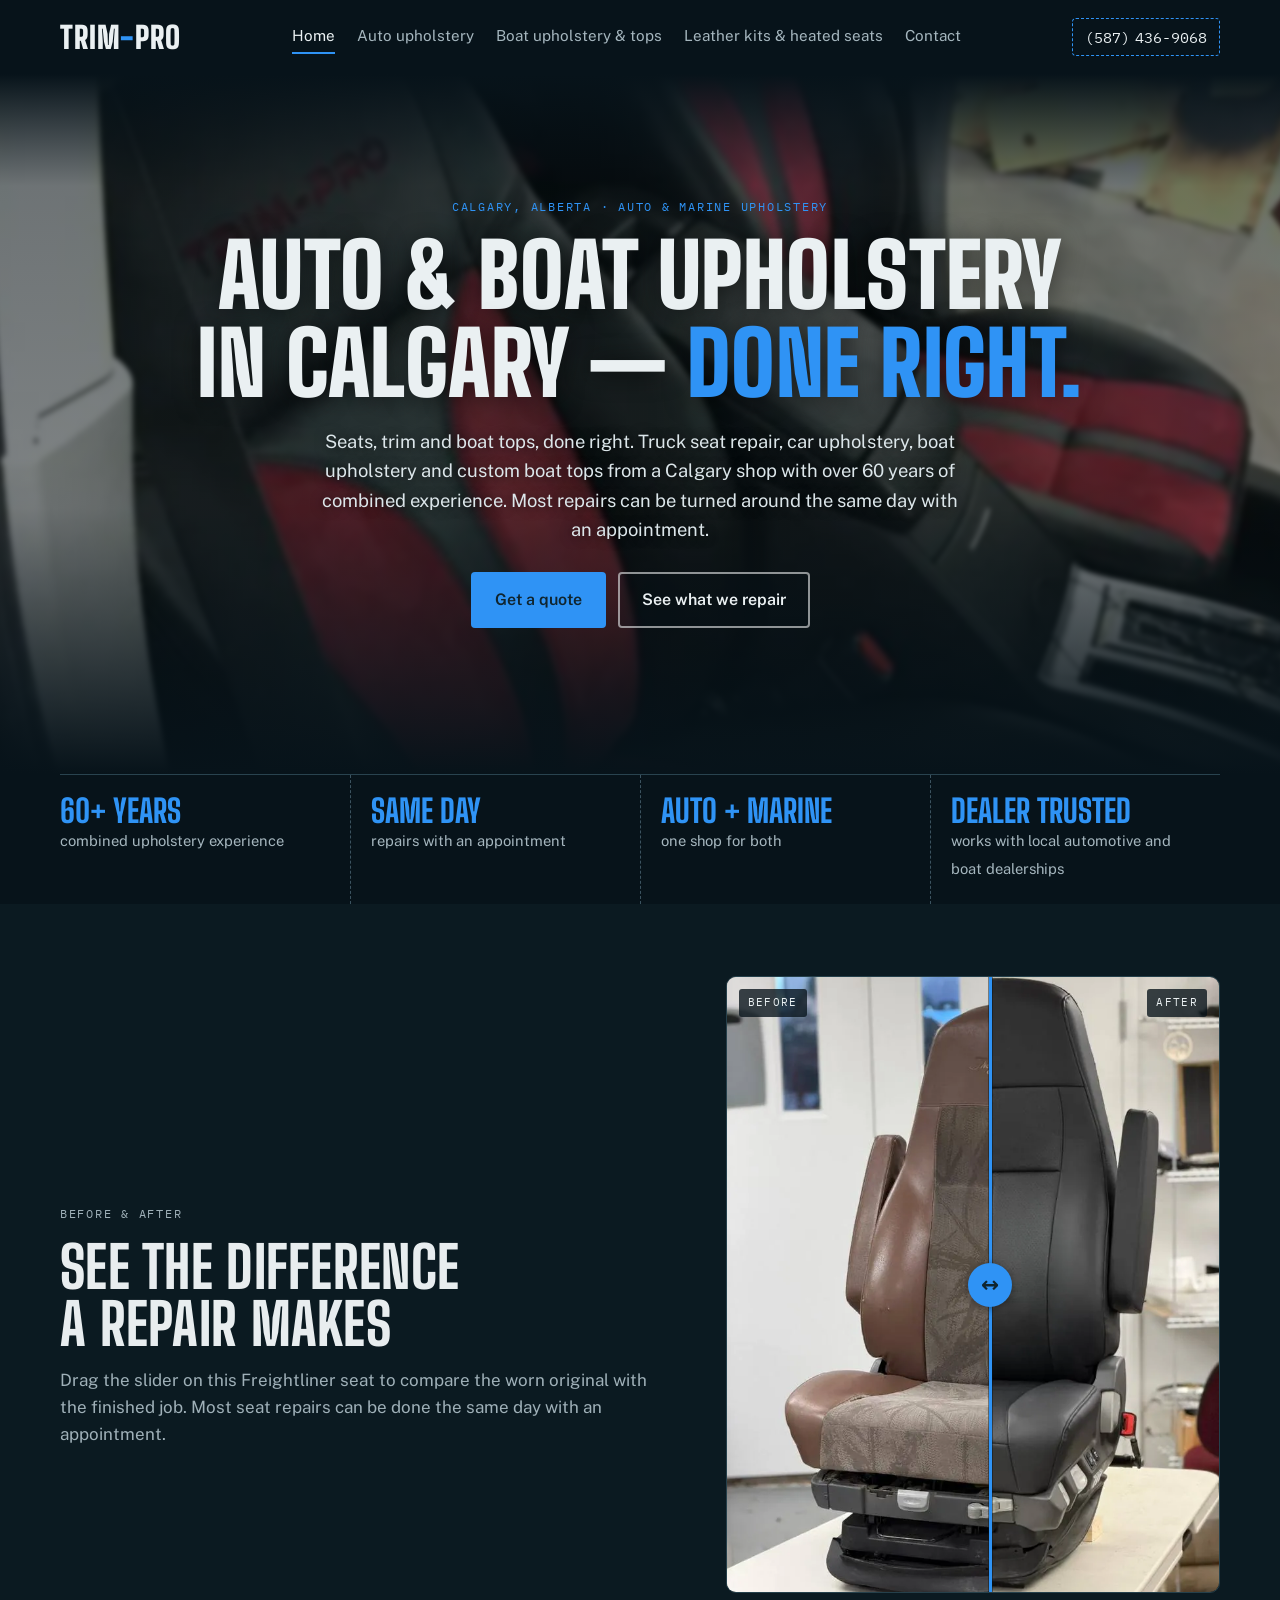
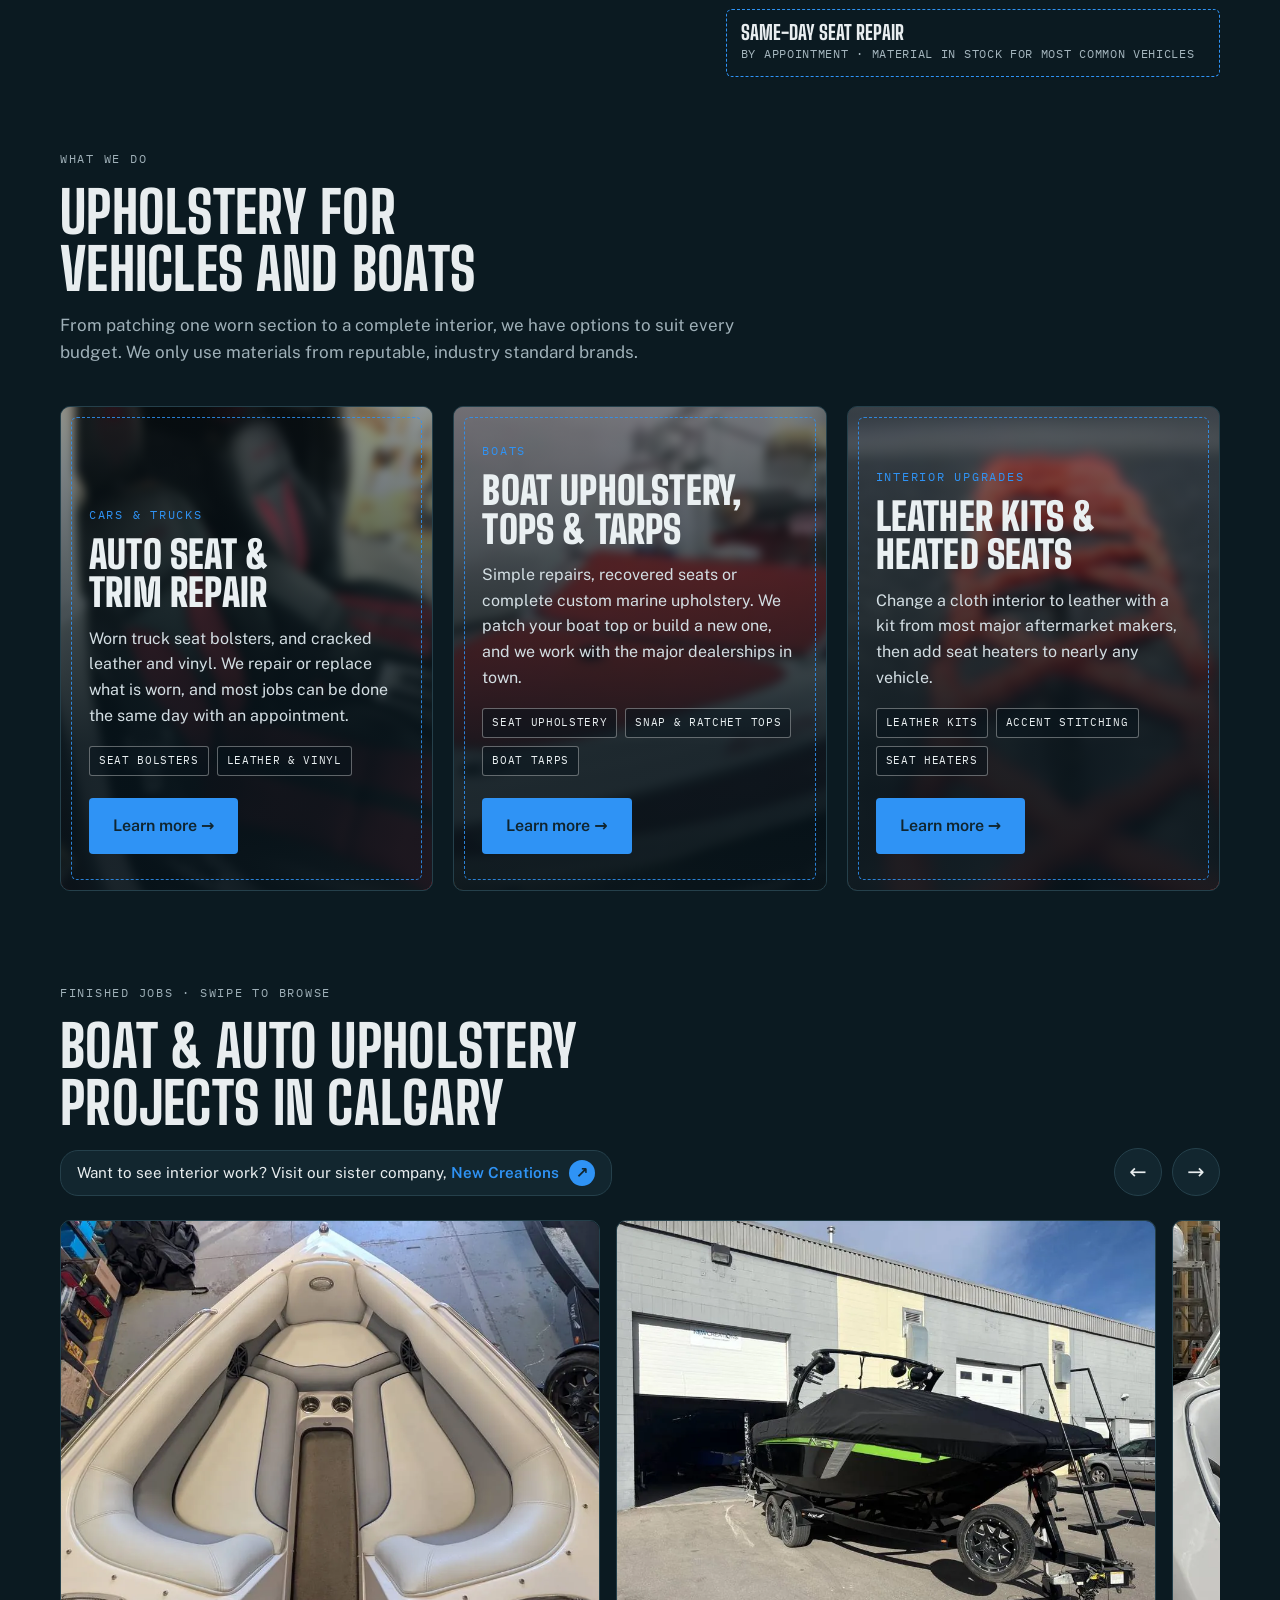
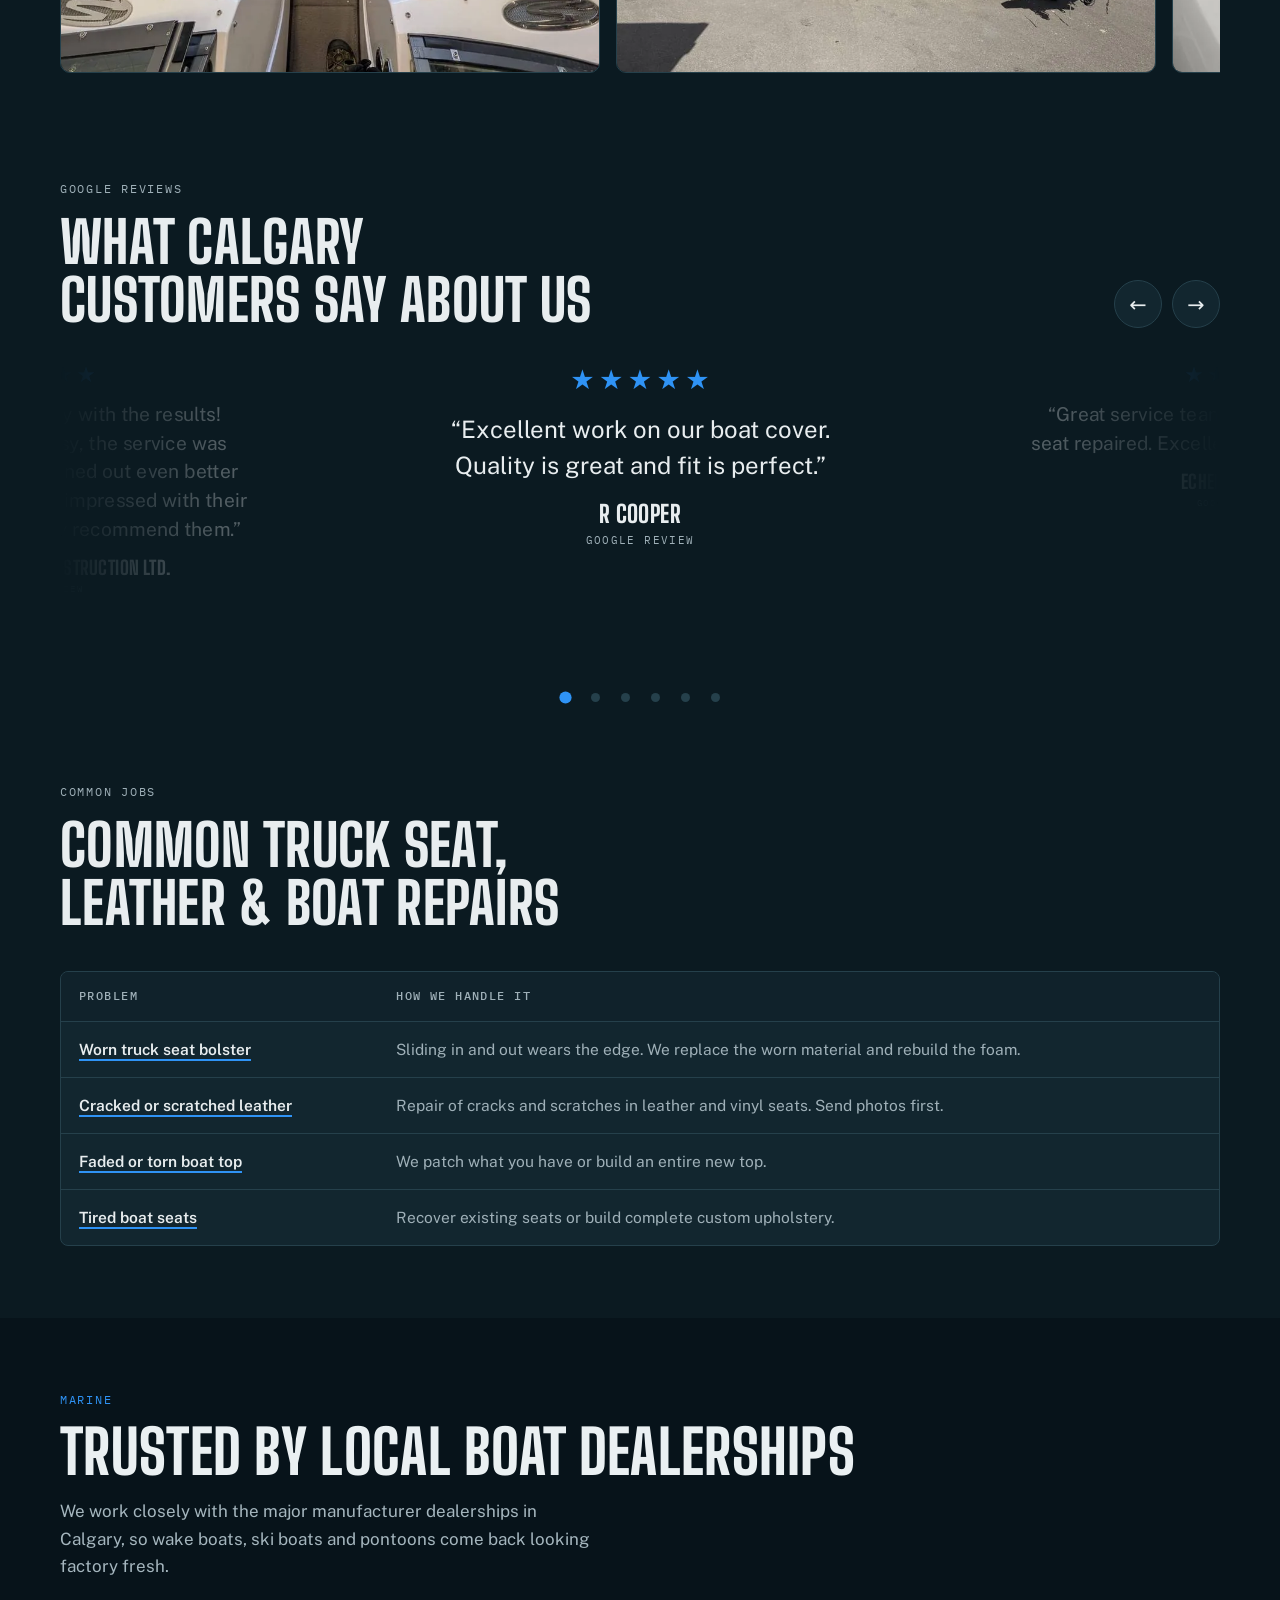
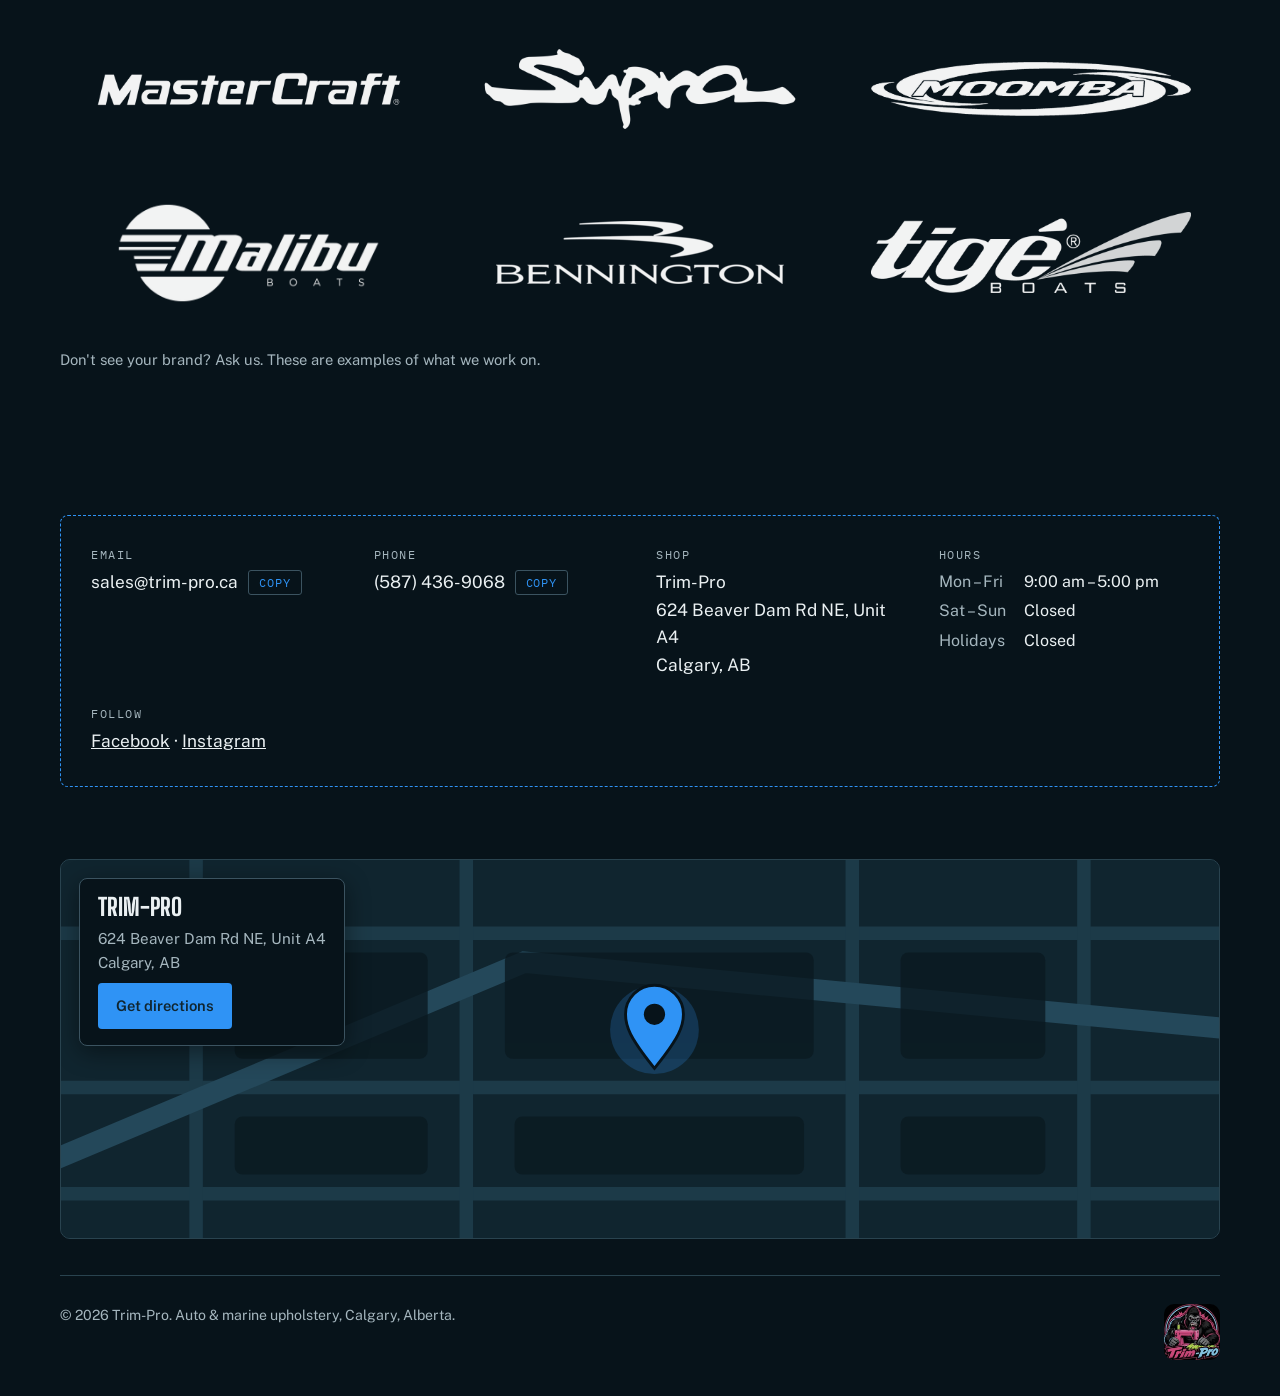
==== index.html @ 16e5b98b "Add files via upload" ====
<!doctype html>
<html lang="en-CA">
<head>
<meta charset="utf-8">
<meta name="viewport" content="width=device-width, initial-scale=1, viewport-fit=cover">
<title>Calgary Auto &amp; Boat Upholstery | Seat Repair | Trim-Pro</title>
<meta name="color-scheme" content="dark">
<meta name="theme-color" content="#0B1A21">
<meta name="description" content="Auto upholstery, truck seat repair, boat upholstery &amp; boat tops in Calgary. Same-day repairs by appointment. Call (587) 436-9068.">
<link rel="canonical" href="https://www.trim-pro.ca/">
<link rel="icon" type="image/png" sizes="64x64" href="images/favicon-64.png">
<link rel="apple-touch-icon" href="images/apple-touch-icon.png">
<meta property="og:title" content="Calgary Auto &amp; Boat Upholstery | Seat Repair | Trim-Pro">
<meta property="og:description" content="Auto upholstery, truck seat repair, boat upholstery &amp; boat tops in Calgary. Same-day repairs by appointment. Call (587) 436-9068.">
<meta property="og:type" content="website">
<meta property="og:url" content="https://www.trim-pro.ca/">
<meta property="og:locale" content="en_CA">
<meta property="og:site_name" content="Trim-Pro">
<meta property="og:image" content="https://www.trim-pro.ca/images/og-share.jpg">
<meta property="og:image:width" content="1200">
<meta property="og:image:height" content="630">
<meta property="og:image:alt" content="Trim-Pro: auto and boat upholstery in Calgary, Alberta">
<meta name="twitter:card" content="summary_large_image">
<meta name="twitter:title" content="Calgary Auto &amp; Boat Upholstery | Seat Repair | Trim-Pro">
<meta name="twitter:description" content="Auto upholstery, truck seat repair, boat upholstery &amp; boat tops in Calgary. Same-day repairs by appointment. Call (587) 436-9068.">
<meta name="twitter:image" content="https://www.trim-pro.ca/images/og-share.jpg">
<link rel="preconnect" href="https://fonts.googleapis.com">
<link rel="preconnect" href="https://fonts.gstatic.com" crossorigin>
<link rel="preload" as="image" href="images/custom-black-red-leather-suede-auto-seats-calgary.webp" fetchpriority="high">
<link rel="stylesheet" href="https://fonts.googleapis.com/css2?family=Big+Shoulders+Display:wght@700;800;900&family=IBM+Plex+Mono:wght@500&family=Public+Sans:wght@400;500;600&display=swap">
<script type="application/ld+json">{
  "@context": "https://schema.org",
  "@type": "AutomotiveBusiness",
  "name": "Trim-Pro",
  "description": "Auto upholstery, seat and trim repair, marine upholstery, boat tops and boat tarps in Calgary, Alberta.",
  "url": "https://www.trim-pro.ca/",
  "telephone": "+1-587-436-9068",
  "email": "sales@trim-pro.ca",
  "address": {
    "@type": "PostalAddress",
    "streetAddress": "624 Beaver Dam Rd NE Unit A4",
    "addressLocality": "Calgary",
    "addressRegion": "AB",
    "addressCountry": "CA"
  },
  "areaServed": {
    "@type": "City",
    "name": "Calgary"
  },
  "openingHoursSpecification": [
    {
      "@type": "OpeningHoursSpecification",
      "dayOfWeek": [
        "Monday",
        "Tuesday",
        "Wednesday",
        "Thursday",
        "Friday"
      ],
      "opens": "09:00",
      "closes": "17:00"
    }
  ],
  "sameAs": [
    "https://www.facebook.com/156056304554778",
    "https://www.instagram.com/trim_pro"
  ],
  "knowsAbout": [
    "Auto upholstery",
    "Truck seat repair",
    "Seat bolster repair",
    "Leather seat repair",
    "Vinyl repair",
    "Boat upholstery",
    "Boat tops",
    "Boat tarps",
    "Leather kits",
    "Heated seats"
  ],
  "@id": "https://www.trim-pro.ca/#business",
  "image": [
    "https://www.trim-pro.ca/images/og-share.jpg",
    "https://www.trim-pro.ca/images/custom-black-red-leather-suede-auto-seats-calgary.webp"
  ],
  "logo": "https://www.trim-pro.ca/images/trim-pro-gorilla-mascot.webp",
  "hasMap": "https://www.google.com/maps/search/?api=1&query=624+Beaver+Dam+Rd+NE+Unit+A4,+Calgary,+AB"
}</script>
<script type="application/ld+json">
{
  "@context": "https://schema.org",
  "@type": "FAQPage",
  "mainEntity": [
    {"@type":"Question","name":"Can you repair a worn truck seat in Calgary?","acceptedAnswer":{"@type":"Answer","text":"Yes. Worn bolsters from sliding in and out of the truck are our most common repair. We replace the worn material and rebuild the foam."}},
    {"@type":"Question","name":"Do you offer same-day seat repair?","acceptedAnswer":{"@type":"Answer","text":"We typically stock material for most common vehicles and can often return your vehicle the same day with an appointment."}},
    {"@type":"Question","name":"Can you fix cracked or scratched leather and vinyl?","acceptedAnswer":{"@type":"Answer","text":"We repair cracks and scratches in vinyl and leather. Email photos to sales@trim-pro.ca and we will tell you whether it can be fixed."}},
    {"@type":"Question","name":"Do you make new boat tops?","acceptedAnswer":{"@type":"Answer","text":"Yes. We patch existing boat tops or build an entirely new top, including snap and ratchet styles."}},
    {"@type":"Question","name":"Which boat brands do you work on?","acceptedAnswer":{"@type":"Answer","text":"We work closely with major manufacturer dealerships in Calgary and handle brands such as Mastercraft, Supra, Moomba, Malibu, Bennington and Tige."}},
    {"@type":"Question","name":"How do I get a quote?","acceptedAnswer":{"@type":"Answer","text":"Email photos and details of the job to sales@trim-pro.ca, or call (587) 436-9068 during business hours."}}
  ]
}
</script>
<link rel="stylesheet" href="styles.css">
</head>
<body>
<a class="skip" href="#main">Skip to main content</a>

<div class="band ink"><div class="wrap">
<header class="top">
  <a class="brand" href="/" aria-label="Trim-Pro home">Trim<span>-</span>Pro</a>
  <nav class="nav" aria-label="Main">
    <a href="/" aria-current="page">Home</a>
    <a href="auto-seat-trim-repair.html">Auto upholstery</a>
    <a href="marine-upholstery-tops.html">Boat upholstery &amp; tops</a>
    <a href="leather-kits-seat-heaters.html">Leather kits &amp; heated seats</a>
    <a href="#contact">Contact</a>
  </nav>
  <a class="phone" href="tel:+15874369068">(587) 436-9068</a>
</header></div></div>
<main id="main">
<div class="band ink">
  <div class="stage" id="top">
    <img class="sea" src="images/custom-black-red-leather-suede-auto-seats-calgary.webp" alt="" width="750" height="1000" fetchpriority="high" decoding="async">
    <div class="hero-c">
      <p class="eyebrow">Calgary, Alberta &middot; Auto &amp; marine upholstery</p>
      <h1>Auto &amp; Boat Upholstery in Calgary &mdash; <em>done right.</em></h1>
      <p class="lede">Seats, trim and boat tops, done right. Truck seat repair, car upholstery, boat upholstery and custom boat tops from a Calgary shop with over 60 years of combined experience. Most repairs can be turned around the same day with an appointment.</p>
      <div class="cta">
        <a class="btn primary" href="https://clienthub.getjobber.com/hubs/6851d78e-da60-4e8f-adf5-7efb08388598/public/requests/1480442/new?source=social_media" target="_blank" rel="noopener noreferrer">Get a quote</a>
        <a class="btn ghost" href="#services">See what we repair</a>
      </div>
    </div>
  </div>
  <div class="wrap">
    <div class="facts">
      <div class="fact"><b>60+ years</b><span>combined upholstery experience</span></div>
      <div class="fact"><b>Same day</b><span>repairs with an appointment</span></div>
      <div class="fact"><b>Auto + marine</b><span>one shop for both</span></div>
      <div class="fact"><b>Dealer trusted</b><span>works with local automotive and boat dealerships</span></div>
    </div>
  </div>
</div>
<div class="wrap">
  <section aria-labelledby="ba-h" style="padding-bottom:0">
    <div class="splitrow">
      <div class="head"><p class="eyebrow">Before &amp; after</p><h2 id="ba-h">See the difference a repair makes</h2><p>Drag the slider on this Freightliner seat to compare the worn original with the finished job. Most seat repairs can be done the same day with an appointment.</p></div>
      <figure class="ba-card hero-card"><div class="ba port hero-ba" data-ba><img class="after" src="images/freightliner-truck-seat-new-black-upholstery-after.webp" alt="After: Freightliner truck seat in new black upholstery" width="750" height="1000" loading="lazy" decoding="async"><img class="before" src="images/freightliner-truck-seat-worn-brown-vinyl-patterned-fabric-before.webp" alt="Before: Freightliner truck seat in worn brown vinyl and patterned fabric" width="750" height="1000" loading="lazy" decoding="async"><span class="ba-tag l">Before</span><span class="ba-tag r">After</span><div class="ba-handle" role="slider" tabindex="0" aria-label="Drag to compare before and after: Freightliner truck seat" aria-valuemin="0" aria-valuemax="100" aria-valuenow="50"></div></div><p class="sameday"><b>Same-day seat repair</b><span>By appointment &middot; material in stock for most common vehicles</span></p></figure>
    </div>
  </section>

  <section id="services" aria-labelledby="svc-h">
    <div class="head">
      <p class="eyebrow">What we do</p>
      <h2 id="svc-h">Upholstery for vehicles and boats</h2>
      <p>From patching one worn section to a complete interior, we have options to suit every budget. We only use materials from reputable, industry standard brands.</p>
    </div>
    <div class="tgrid">
<article class="tcard">
  <div class="tile-bg bg-auto" aria-hidden="true"></div>
  <p class="eyebrow">Cars &amp; trucks</p>
  <h3>Auto seat &amp; trim repair</h3>
  <p class="tp">Worn truck seat bolsters, and cracked leather and vinyl. We repair or replace what is worn, and most jobs can be done the same day with an appointment.</p>
  <ul class="chips" aria-label="Services"><li>Seat bolsters</li><li>Leather &amp; vinyl</li></ul>
  <div class="cta"><a class="btn primary more" href="auto-seat-trim-repair.html">Learn more &rarr;</a></div>
</article>
<article class="tcard">
  <div class="tile-bg bg-marine" aria-hidden="true"></div>
  <p class="eyebrow">Boats</p>
  <h3>Boat upholstery, tops &amp; tarps</h3>
  <p class="tp">Simple repairs, recovered seats or complete custom marine upholstery. We patch your boat top or build a new one, and we work with the major dealerships in town.</p>
  <ul class="chips" aria-label="Services"><li>Seat upholstery</li><li>Snap &amp; ratchet tops</li><li>Boat tarps</li></ul>
  <div class="cta"><a class="btn primary more" href="marine-upholstery-tops.html">Learn more &rarr;</a></div>
</article>
<article class="tcard">
  <div class="tile-bg bg-leather" aria-hidden="true"></div>
  <p class="eyebrow">Interior upgrades</p>
  <h3>Leather kits &amp; heated seats</h3>
  <p class="tp">Change a cloth interior to leather with a kit from most major aftermarket makers, then add seat heaters to nearly any vehicle.</p>
  <ul class="chips" aria-label="Services"><li>Leather kits</li><li>Accent stitching</li><li>Seat heaters</li></ul>
  <div class="cta"><a class="btn primary more" href="leather-kits-seat-heaters.html">Learn more &rarr;</a></div>
</article>
    </div>
  </section>

  <section aria-labelledby="car-h" style="padding-top:20px">
    <div class="car-head">
      <div class="head" style="margin-bottom:0">
        <p class="eyebrow">Finished jobs &middot; swipe to browse</p>
        <h2 id="car-h">Boat &amp; auto upholstery projects in Calgary</h2>
        <a class="sister-link" href="https://newcreations.com/" target="_blank" rel="noopener"><span class="txt">Want to see interior work? Visit our sister company, <b>New Creations</b></span> <span class="arr" aria-hidden="true">&nearr;</span><span class="sr">(opens in a new tab)</span></a>
      </div>
      <div class="car-nav">
        <button type="button" class="car-btn" id="car-prev" aria-label="Previous photos">&larr;</button>
        <button type="button" class="car-btn" id="car-next" aria-label="Next photos">&rarr;</button>
      </div>
    </div>
    <div class="car-track" id="car-track" tabindex="0" role="region" aria-label="Photos of finished upholstery work">
      <figure class="car-item"><img src="images/boat-bow-seating-white-gray-vinyl-blue-piping-cup-holders.webp" alt="Boat bow seating in white and gray vinyl with blue piping and cup holders" width="1000" height="750" loading="lazy" decoding="async"></figure>
      <figure class="car-item"><img src="images/custom-fitted-black-cover-tige-wake-boat-trailer.webp" alt="Custom fitted black cover on a Tige wake boat on its trailer" width="1000" height="750" loading="lazy" decoding="async"></figure>
      <figure class="car-item"><img src="images/front-view-moomba-bow-new-white-blue-gray-vinyl.webp" alt="Front view of a Moomba bow with new white and blue-gray vinyl" width="1000" height="750" loading="lazy" decoding="async"></figure>
      <figure class="car-item tall"><img src="images/front-sport-seat-white-leather-black-suede-embroidered-headrest.webp" alt="Front sport seat in white leather and black suede with embroidered logo on the headrest" width="645" height="860" loading="lazy" decoding="async"></figure>
      <figure class="car-item tall"><img src="images/front-seat-black-leather-black-white-houndstooth-fabric-inserts.webp" alt="Front seat in black leather with black and white houndstooth fabric inserts" width="645" height="860" loading="lazy" decoding="async"></figure>
      <figure class="car-item"><img src="images/side-view-moomba-seating-white-vinyl-blue-gray-accents.webp" alt="Side view of Moomba seating in white vinyl with blue-gray accents" width="1000" height="750" loading="lazy" decoding="async"></figure>
          <article class="car-item sister">
        <p class="eyebrow">Our sister company</p>
        <h3>New Creations</h3>
        <p>Mobile surface repair and restoration for interiors: homes, furniture and vehicles.</p>
        <a class="btn primary" href="https://newcreations.com/" target="_blank" rel="noopener">Visit New Creations <span aria-hidden="true">&nearr;</span><span class="sr">(opens in a new tab)</span></a>
      </article>
    </div>
  </section>
  <section aria-labelledby="rv-h" style="padding-top:20px">
    <div class="car-head">
      <div class="head" style="margin-bottom:0"><p class="eyebrow">Google reviews</p><h2 id="rv-h">What Calgary customers say about us</h2></div>
      <div class="car-nav"><button type="button" class="car-btn" id="rv-prev" aria-label="Previous review">&larr;</button><button type="button" class="car-btn" id="rv-next" aria-label="Next review">&rarr;</button></div>
    </div>
    <div class="rvc" id="rvc" tabindex="0" role="region" aria-roledescription="carousel" aria-label="Customer reviews. Swipe or use the arrow keys to browse."><figure class="rv" data-i="0"><div class="stars" role="img" aria-label="5 out of 5 stars">★★★★★</div><blockquote>“Excellent work on our boat cover. Quality is great and fit is perfect.”</blockquote><figcaption><b><a href="https://www.google.com/maps/contrib/108121819964450739064/reviews?hl=en-CA" target="_blank" rel="noopener noreferrer">R Cooper</a></b><small>Google review</small></figcaption></figure><figure class="rv" data-i="1"><div class="stars" role="img" aria-label="5 out of 5 stars">★★★★★</div><blockquote>“Great service team. I had my leather driver seat repaired. Excellent job!! Looks brand new.”</blockquote><figcaption><b><a href="https://www.google.com/maps/contrib/116862505162556828590/reviews?hl=en-CA" target="_blank" rel="noopener noreferrer">Echelle Malone</a></b><small>Google review</small></figcaption></figure><figure class="rv" data-i="2"><div class="stars" role="img" aria-label="5 out of 5 stars">★★★★★</div><blockquote>“Fantastic company and quality. I’ve been using them for years. Highly recommended!”</blockquote><figcaption><b><a href="https://www.google.com/maps/contrib/113115363884643798529/reviews?hl=en-CA" target="_blank" rel="noopener noreferrer">Dean Wolf</a></b><small>Google review</small></figcaption></figure><figure class="rv" data-i="3"><div class="stars" role="img" aria-label="5 out of 5 stars">★★★★★</div><blockquote>“Great team, honest pricing, excellent craftsmanship. This is the place for all your upholstery requirements. Couldn’t recommend enough!”</blockquote><figcaption><b><a href="https://www.google.com/maps/contrib/100401300369224816989/reviews?hl=en-CA" target="_blank" rel="noopener noreferrer">Adam White</a></b><small>Google review</small></figcaption></figure><figure class="rv" data-i="4"><div class="stars" role="img" aria-label="5 out of 5 stars">★★★★★</div><blockquote>“The customer service was fantastic but most of all the end result was absolutely perfect. They recovered my RV driver and passenger seats and they look brand new. Highly recommend.”</blockquote><figcaption><b><a href="https://www.google.com/maps/contrib/101042233132592906453/reviews?hl=en" target="_blank" rel="noopener noreferrer">sherri moynahan</a></b><small>Google review</small></figcaption></figure><figure class="rv" data-i="5"><div class="stars" role="img" aria-label="5 out of 5 stars">★★★★★</div><blockquote>“We’re extremely happy with the results! Communication was easy, the service was quick, and everything turned out even better than we expected. Highly impressed with their work. We would definitely recommend them.”</blockquote><figcaption><b><a href="https://www.google.com/maps/contrib/118243584979824820230/reviews?hl=en" target="_blank" rel="noopener noreferrer">HotMix Paving &amp; Construction LTD.</a></b><small>Google review</small></figcaption></figure></div>
    <div class="rv-dots" id="rv-dots"></div>
  </section>
  <section aria-labelledby="fix-h" style="padding-top:0">
    <div class="head">
      <p class="eyebrow">Common jobs</p>
      <h2 id="fix-h">Common truck seat, leather &amp; boat repairs</h2>
    </div>
    <div class="tablewrap" tabindex="0" role="region" aria-label="Common repairs table">
      <table>
        <thead><tr><th>Problem</th><th>How we handle it</th></tr></thead>
        <tbody>
          <tr><td><a href="auto-seat-trim-repair.html">Worn truck seat bolster</a></td><td>Sliding in and out wears the edge. We replace the worn material and rebuild the foam.</td></tr>
          <tr><td><a href="auto-seat-trim-repair.html">Cracked or scratched leather</a></td><td>Repair of cracks and scratches in leather and vinyl seats. Send photos first.</td></tr>
          <tr><td><a href="marine-upholstery-tops.html">Faded or torn boat top</a></td><td>We patch what you have or build an entire new top.</td></tr>
          <tr><td><a href="marine-upholstery-tops.html">Tired boat seats</a></td><td>Recover existing seats or build complete custom upholstery.</td></tr>
        </tbody>
      </table>
    </div>
  </section>

</div>
<div class="band ink trusted" id="trusted"><div class="wrap">
  <div class="trusted-head">
    <div><p class="eyebrow">Marine</p><h2>Trusted by local boat dealerships</h2></div>
    <p class="note">We work closely with the major manufacturer dealerships in Calgary, so wake boats, ski boats and pontoons come back looking factory fresh.</p>
  </div>
  <div class="logos" role="list" aria-label="Boat brands we work on"><div class="logo" role="listitem"><img src="images/mastercraft-logo-boat-brand.webp" alt="Mastercraft logo" width="900" height="139" loading="lazy" decoding="async"><span>Mastercraft</span></div><div class="logo" role="listitem"><img src="images/supra-logo-boat-brand.webp" alt="Supra logo" width="900" height="276" loading="lazy" decoding="async"><span>Supra</span></div><div class="logo" role="listitem"><img src="images/moomba-logo-boat-brand.webp" alt="Moomba logo" width="900" height="151" loading="lazy" decoding="async"><span>Moomba</span></div><div class="logo" role="listitem"><img src="images/malibu-logo-boat-brand.webp" alt="Malibu logo" width="600" height="228" loading="lazy" decoding="async"><span>Malibu</span></div><div class="logo" role="listitem"><img src="images/bennington-logo-boat-brand.webp" alt="Bennington logo" width="304" height="79" loading="lazy" decoding="async"><span>Bennington</span></div><div class="logo" role="listitem"><img src="images/tige-logo-boat-brand.webp" alt="Tige logo" width="900" height="228" loading="lazy" decoding="async"><span>Tige</span></div></div>
  <p class="small">Don't see your brand? Ask us. These are examples of what we work on.</p>
</div></div>
<div class="band ink" id="contact">
  <div class="wrap">
    <div class="contact">
      <div class="card">
        <div class="row"><small>Email</small>
          <div class="copyline"><span class="val" id="em">sales@trim-pro.ca</span><button class="copy" type="button" data-copy="sales@trim-pro.ca">Copy</button></div></div>
        <div class="row"><small>Phone</small>
          <div class="copyline"><span class="val" id="ph">(587) 436-9068</span><button class="copy" type="button" data-copy="(587) 436-9068">Copy</button></div></div>
        <div class="row"><small>Shop</small>
          <address class="addr val">Trim-Pro<br>624 Beaver Dam Rd NE, Unit A4<br>Calgary, AB</address></div>
        <div class="row"><small>Hours</small>
          <dl class="hours" style="margin:0"><dt>Mon &ndash; Fri</dt><dd>9:00 am &ndash; 5:00 pm</dd><dt>Sat &ndash; Sun</dt><dd>Closed</dd><dt>Holidays</dt><dd>Closed</dd></dl></div>
        <div class="row"><small>Follow</small>
          <span class="val"><a href="https://www.facebook.com/156056304554778" rel="noopener">Facebook</a> &middot; <a href="https://www.instagram.com/trim_pro" rel="noopener">Instagram</a></span></div>
      </div>
    </div>
    <div class="mapwrap"><div class="map-box"><svg class="map-art" viewBox="0 0 1200 420" preserveAspectRatio="xMidYMid slice" aria-hidden="true" focusable="false">
<rect width="1200" height="420" fill="#10252F"/>
<g stroke="#1C3A48" stroke-width="14" fill="none" stroke-linecap="round">
<path d="M-20 90 H1220"/><path d="M-20 250 H1220"/><path d="M-20 360 H1220"/>
<path d="M140 -20 V440"/><path d="M420 -20 V440"/><path d="M820 -20 V440"/><path d="M1060 -20 V440"/>
<path d="M-20 330 L480 120 L1220 190" stroke-width="22" stroke="#24485A"/>
</g>
<g fill="#0B1A21" opacity=".8"><rect x="180" y="110" width="200" height="110" rx="8"/><rect x="460" y="110" width="320" height="110" rx="8"/><rect x="870" y="110" width="150" height="110" rx="8"/><rect x="180" y="280" width="200" height="60" rx="8"/><rect x="470" y="280" width="300" height="60" rx="8"/><rect x="870" y="280" width="150" height="60" rx="8"/></g>
<g transform="translate(615 190)"><circle r="46" fill="#2F93F5" opacity=".22"/><path d="M0 40 C-26 8 -30 -4 -30 -16 a30 30 0 0 1 60 0 C30 -4 26 8 0 40Z" fill="#2F93F5" stroke="#07131A" stroke-width="3"/><circle cy="-16" r="11" fill="#07131A"/></g>
</svg><iframe class="map-frame" title="Map showing Trim-Pro at 624 Beaver Dam Rd NE, Calgary" src="https://maps.google.com/maps?q=624+Beaver+Dam+Rd+NE+Unit+A4,+Calgary,+AB&output=embed" loading="lazy" referrerpolicy="no-referrer-when-downgrade" allowfullscreen></iframe><div class="map-card"><b>Trim-Pro</b><address>624 Beaver Dam Rd NE, Unit A4<br>Calgary, AB</address><a class="btn primary" href="https://www.google.com/maps/dir/?api=1&destination=624+Beaver+Dam+Rd+NE+Unit+A4,+Calgary,+AB" target="_blank" rel="noopener noreferrer">Get directions</a></div></div></div>
    </div>
</div>
</main>
<div class="band ink"><div class="wrap">
    <footer>
      <span>&copy; 2026 Trim-Pro. Auto &amp; marine upholstery, Calgary, Alberta.</span>
      <img class="mascot" src="images/trim-pro-gorilla-mascot.webp" alt="Trim-Pro gorilla mascot at a sewing machine" width="56" height="56" loading="lazy" decoding="async">
    </footer>
</div></div>

<script src="site.js" defer></script>
</body>
</html>
---- styles.css ----
/* Layout: ink-dark hero and contact bands around a light, spec-sheet body; contrast stitching is the one recurring motif. */
:root{
  --bg:#0B1A21;
  --fg:#E8EDEF;
  --muted:#9FB0B8;
  --panel:#12262F;
  --line:#25404B;
  --accent:#2F93F5;
  --accent-ink:#10252F;
  --ink:#07131A;
  --ink-fg:#EAF0F2;
  --ink-muted:#A5B6BE;
  --thread:#2F93F5;
  --focus:#FFD24A;
  --display:"Big Shoulders Display","Arial Narrow",Impact,sans-serif;
  --body:"Public Sans",system-ui,-apple-system,"Segoe UI",sans-serif;
  --mono:"IBM Plex Mono",ui-monospace,Menlo,Consolas,monospace;
  color-scheme:dark;
}
*{box-sizing:border-box}
html{scroll-behavior:smooth}
body{background:var(--bg);color:var(--fg);font-family:var(--body);font-size:17px;line-height:1.6;padding-left:max(16px,env(safe-area-inset-left,0px));padding-right:max(16px,env(safe-area-inset-right,0px));padding-block:0}
a{color:inherit}
:focus-visible{outline:3px solid var(--focus);outline-offset:3px;border-radius:2px}
h1,h2,h3{font-family:var(--display);font-weight:800;line-height:1;margin:0;text-wrap:balance;letter-spacing:.005em;text-transform:uppercase}
p{margin:0}
.wrap{max-width:1160px;margin-inline:auto}
.band{margin-inline:calc(-1 * max(16px,env(safe-area-inset-left,0px)));padding-inline:max(16px,env(safe-area-inset-left,0px))}
.eyebrow{font-family:var(--mono);font-size:.78rem;letter-spacing:.14em;text-transform:uppercase;color:var(--accent)}
.ink .eyebrow{color:var(--thread)}
.ink{background:var(--ink);color:var(--ink-fg)}

/* header */
.top{display:flex;flex-wrap:wrap;align-items:center;justify-content:space-between;gap:12px 24px;padding-block:18px}
.brand{font-family:var(--display);font-weight:900;font-size:1.9rem;letter-spacing:.02em;text-decoration:none;text-transform:uppercase;line-height:1}
.brand span{color:var(--thread)}
.nav{display:flex;flex-wrap:wrap;gap:6px 22px;font-size:.95rem}
.nav a{text-decoration:none;color:var(--ink-muted);padding-block:4px}
.nav a:hover{color:var(--ink-fg)}
.phone{font-family:var(--mono);font-size:.95rem;word-spacing:-.25em;color:var(--ink-fg);text-decoration:none;border:1px dashed var(--thread);padding:6px 12px;border-radius:4px}

/* hero */
.lede{font-size:1.15rem;color:var(--ink-muted);max-width:46ch}
.cta{display:flex;flex-wrap:wrap;gap:12px;margin-top:28px}
.btn{display:inline-block;font-weight:600;text-decoration:none;padding:13px 22px;border-radius:4px;border:2px solid transparent;font-size:1rem;cursor:pointer;font-family:var(--body)}
.btn.primary{background:var(--thread);color:#10252F}
.btn.primary:hover{background:#5BAEFA}
.btn.ghost{border-color:#3B5360;color:var(--ink-fg);background:transparent}
.btn.ghost:hover{border-color:var(--thread)}

/* facts strip */
.facts{display:grid;grid-template-columns:repeat(4,minmax(0,1fr));gap:0;border-top:1px solid #29434F}
.fact{padding:20px 20px 22px 0}
.fact+.fact{padding-left:20px;border-left:1px dashed #3B5360}
.fact b{display:block;font-family:var(--display);font-size:2rem;font-weight:800;line-height:1;text-transform:uppercase;color:var(--thread)}
.fact span{font-size:.92rem;color:var(--ink-muted)}

/* sections */
section{padding-block:72px}
.head{display:grid;gap:14px;max-width:720px;margin-bottom:40px}
.head h2{font-size:clamp(2.2rem,5vw,3.6rem)}
.head p{color:var(--muted)}

/* repair table */
.tablewrap{overflow-x:auto;border:1px solid var(--line);border-radius:8px;background:var(--panel)}
table{border-collapse:collapse;width:100%;min-width:560px;font-size:.97rem}
th,td{text-align:left;padding:15px 18px;vertical-align:top;border-bottom:1px solid var(--line)}
tr:last-child td{border-bottom:0}
th{font-family:var(--mono);font-size:.74rem;letter-spacing:.12em;text-transform:uppercase;color:var(--muted);font-weight:500;background:color-mix(in srgb,var(--panel) 70%,var(--bg))}
td:first-child{font-weight:600;white-space:nowrap}
td:last-child{color:var(--muted)}

/* brands */
.note{color:var(--muted);margin-top:16px;max-width:52ch}

/* steps */

/* faq */
.faq{display:grid;gap:10px;max-width:820px}
details{background:var(--panel);border:1px solid var(--line);border-radius:8px}
summary{cursor:pointer;list-style:none;padding:18px 22px;font-weight:600;display:flex;justify-content:space-between;gap:16px}
summary::-webkit-details-marker{display:none}
summary::after{content:"+";font-family:var(--mono);color:var(--accent);font-size:1.3rem;line-height:1}
details[open] summary::after{content:"\2212"}
details p{padding:0 22px 20px;color:var(--muted)}

/* contact */
.contact{display:grid;grid-template-columns:minmax(0,1.1fr) minmax(0,.9fr);gap:48px;padding-block:72px}
.contact h2{font-size:clamp(2.4rem,5.5vw,4rem);margin-block:12px 18px}
.contact .lede{margin-bottom:26px}
.card{border:1px dashed var(--thread);border-radius:8px;padding:26px;display:grid;gap:18px;min-width:0}
.row{display:grid;gap:4px;align-content:start}
.row small{font-family:var(--mono);font-size:.72rem;letter-spacing:.14em;text-transform:uppercase;color:var(--ink-muted)}
.row .val{font-size:1.08rem;overflow-wrap:anywhere}
.copyline{display:flex;flex-wrap:wrap;align-items:center;gap:10px}
.copy{font-family:var(--mono);font-size:.72rem;letter-spacing:.08em;text-transform:uppercase;background:transparent;color:var(--thread);border:1px solid #3B5360;border-radius:3px;padding:4px 10px;cursor:pointer}
.copy:hover{border-color:var(--thread)}
.hours{display:grid;grid-template-columns:auto 1fr;gap:4px 18px;font-size:1rem}
.hours dt{color:var(--ink-muted)}
.hours dd{margin:0}
.addr{font-style:normal}
footer{padding-block:28px 36px;font-size:.88rem;color:var(--ink-muted);display:flex;flex-wrap:wrap;gap:8px 24px;justify-content:space-between;border-top:1px solid #29434F}
footer a{color:var(--ink-fg)}

@media (max-width:900px){
  .contact{grid-template-columns:minmax(0,1fr)}
  .facts{grid-template-columns:repeat(2,minmax(0,1fr))}
  .fact:nth-child(3){padding-left:0;border-left:0}
  .fact:nth-child(n+3){border-top:1px dashed #3B5360}
  section{padding-block:52px}
  .contact{padding-block:52px;gap:32px}
  }
@media (prefers-reduced-motion:reduce){html{scroll-behavior:auto}}

/* image sections */
.tile{position:relative;overflow:hidden;isolation:isolate;margin-inline:calc(-1 * max(16px,env(safe-area-inset-left,0px)));padding-inline:max(16px,env(safe-area-inset-left,0px));min-height:380px;display:flex;align-items:center;color:#EAF0F2;background:#10252F}
.tile+.tile{border-top:2px dashed rgba(47,147,245,.7)}
.tile-bg{position:absolute;inset:-28px;background-size:cover;background-position:center;filter:blur(7px) saturate(1.1);transition:filter .5s ease,transform .8s ease;z-index:-2}
.tile::before{content:"";position:absolute;inset:0;z-index:-1;background:linear-gradient(90deg,rgba(7,19,26,.9),rgba(7,19,26,.58) 62%,rgba(7,19,26,.38))}
.tile:hover .tile-bg{filter:blur(3px) saturate(1.2);transform:scale(1.05)}
.tile-in{width:100%;max-width:1160px;margin-inline:auto;display:grid;grid-template-columns:minmax(0,1.2fr) minmax(0,.8fr);gap:32px;align-items:center;padding-block:64px}
.tile h2,.tile h1{font-size:clamp(2.4rem,5.8vw,4.4rem);font-weight:900;margin-block:12px 0}
.tile .tp{color:#D3DEE3;max-width:50ch;margin-top:16px;font-size:1.08rem}
.tile .eyebrow{color:var(--thread)}
.tile .eyebrow a{text-decoration:none}
.tile .cta{margin-top:24px}
.tile .more{position:static}
.tile .more::after{content:"";position:absolute;inset:0;z-index:1}
.chips{list-style:none;margin:0;padding:0;display:flex;flex-wrap:wrap;gap:8px;justify-content:flex-end}
.chips li{font-family:var(--mono);font-size:.76rem;letter-spacing:.06em;text-transform:uppercase;border:1px solid rgba(255,255,255,.35);padding:7px 11px;border-radius:3px;background:rgba(7,19,26,.5);color:#EAF0F2}
.tile.hero-t{min-height:340px}
.tile.hero-t .tile-in{grid-template-columns:minmax(0,1fr);padding-block:56px}
.cards{display:grid;grid-template-columns:repeat(auto-fit,minmax(250px,1fr));gap:20px}
.info{background:var(--panel);border:1px solid var(--line);border-radius:8px;padding:24px;display:grid;gap:10px;align-content:start;min-width:0}
.info h3{font-size:1.5rem}
.info p{color:var(--muted);font-size:.98rem}
.lead{font-size:1.1rem;color:var(--muted);max-width:62ch}
.crumbs{font-family:var(--mono);font-size:.76rem;letter-spacing:.12em;text-transform:uppercase}
.crumbs a{color:var(--thread);text-decoration:none}
.crumbs a:hover{text-decoration:underline}
.nav a[aria-current="page"]{color:var(--ink-fg);border-bottom:2px solid var(--thread)}
.otherpages{display:flex;flex-wrap:wrap;gap:12px}
.otherpages a{font-weight:600;color:var(--accent);text-decoration:none;border:1px solid var(--line);border-radius:4px;padding:10px 16px;background:var(--panel)}
.otherpages a:hover{border-color:var(--accent)}
@media (max-width:900px){
  .tile{min-height:0}
  .tile-in{grid-template-columns:minmax(0,1fr);padding-block:48px;gap:22px}
  .tile::before{background:linear-gradient(180deg,rgba(7,19,26,.86),rgba(7,19,26,.66))}
  .chips{justify-content:flex-start}
}
@media (prefers-reduced-motion:reduce){.tile-bg{transition:none}.tile:hover .tile-bg{transform:none}}

.tgrid{display:grid;grid-template-columns:repeat(3,minmax(0,1fr));gap:20px}
.tcard{position:relative;overflow:hidden;isolation:isolate;border-radius:10px;border:1px solid var(--line);min-height:470px;display:flex;flex-direction:column;justify-content:flex-end;padding:34px 28px 36px;color:#EAF0F2;background:#10252F}
.tcard .tile-bg{inset:-22px;filter:blur(5px) saturate(1.1)}
.tcard::before{content:"";position:absolute;inset:0;z-index:-1;background:linear-gradient(180deg,rgba(7,19,26,.45),rgba(7,19,26,.9) 70%)}
.tcard::after{content:"";position:absolute;inset:10px;border:1.5px dashed rgba(47,147,245,.85);border-radius:6px;pointer-events:none}
.tcard:hover .tile-bg{filter:blur(2px) saturate(1.2);transform:scale(1.05)}
.tcard .eyebrow{color:var(--thread)}
.tcard h3{font-size:clamp(2rem,3vw,2.7rem);font-weight:900;margin-block:10px 0}
.tcard .tp{color:#D3DEE3;margin-top:14px;font-size:1rem}
.tcard .chips{justify-content:flex-start;margin-top:18px}
.tcard .chips li{font-size:.7rem;padding:5px 9px}
.tcard .cta{margin-top:22px}
.tcard .more{position:static}
.tcard .more::after{content:"";position:absolute;inset:0;z-index:2}
@media (max-width:900px){.tgrid{grid-template-columns:minmax(0,1fr)}.tcard{min-height:380px}}

.trusted{padding-block:72px}
.trusted-head{display:flex;flex-wrap:wrap;gap:16px 48px;justify-content:space-between;align-items:flex-end;margin-bottom:34px}
.trusted-head h2{font-size:clamp(2.2rem,5vw,3.8rem);margin-top:12px}
.trusted-head p.note{max-width:54ch;color:var(--ink-muted);margin:0}
.logos{display:grid;grid-template-columns:repeat(3,minmax(0,1fr));gap:14px}
.logo{display:grid;place-items:center;min-height:150px;background:transparent;border-radius:8px;padding:18px;position:relative}
.logo>*{grid-area:1/1}
.logo span{font-family:var(--display);font-weight:800;font-size:1.55rem;text-transform:uppercase;color:#EAF0F2;text-align:center;line-height:1}
.logo img{display:block;width:100%;max-width:320px;max-height:100px;object-fit:contain;position:relative;z-index:1;opacity:.95;transition:opacity .2s}
.logo:hover img{opacity:1}
.logo.has-img span{position:absolute;width:1px;height:1px;overflow:hidden;clip:rect(0 0 0 0)}
.trusted .small{margin-top:20px;font-size:.92rem;color:var(--ink-muted)}
@media (max-width:700px){.logos{grid-template-columns:repeat(2,minmax(0,1fr))}.logo{min-height:120px}}
.contact{grid-template-columns:minmax(0,1fr)}
.contact .card{grid-template-columns:repeat(auto-fit,minmax(210px,1fr));gap:26px 32px;padding:30px}
.bg-auto{background-image:url(images/custom-black-red-leather-suede-auto-seats-calgary.webp)}
.bg-marine{background-image:url(images/boat-upholstery-calgary-feature.webp)}
.bg-leather{background-image:url(images/leather-seat-kit-heated-seats-calgary-feature.webp)}

.mapwrap{padding-bottom:36px}
.map-box{position:relative;height:380px;border-radius:10px;overflow:hidden;border:1px solid #29434F;background:#10252F}
.map-art{position:absolute;inset:0;width:100%;height:100%}
.map-frame{position:absolute;inset:0;width:100%;height:100%;border:0;z-index:1}
.map-card{position:absolute;left:18px;top:18px;z-index:2;max-width:min(300px,calc(100% - 36px));background:var(--ink);border:1px solid #3B5360;border-radius:8px;padding:16px 18px;display:grid;gap:8px;box-shadow:0 6px 24px rgba(0,0,0,.45)}
.map-card b{font-family:var(--display);font-size:1.5rem;font-weight:800;text-transform:uppercase;line-height:1}
.map-card address{font-style:normal;color:var(--ink-muted);font-size:.95rem}
.map-card .btn{justify-self:start;padding:9px 16px;font-size:.92rem}
.mascot{width:56px;height:56px;border-radius:10px;opacity:.9;display:block;object-fit:cover}
.sameday{display:grid;gap:3px;border:1px dashed var(--thread);border-radius:6px;padding:12px 14px;margin-top:2px}
.sameday b{font-family:var(--display);font-size:1.25rem;font-weight:800;text-transform:uppercase;line-height:1}
.sameday span{font-family:var(--mono);font-size:.72rem;letter-spacing:.06em;text-transform:uppercase;color:var(--ink-muted)}
@media (max-width:600px){.map-box{height:420px}.map-card{left:12px;right:12px;top:auto;bottom:12px;max-width:none}}
.ba-grid{display:grid;grid-template-columns:repeat(6,minmax(0,1fr));gap:24px}
.ba-card{margin:0;display:grid;gap:12px;align-content:start;min-width:0}
.ba-card.l{grid-column:span 3}
.ba-card.p{grid-column:span 2}
.ba{--pos:50%;position:relative;overflow:hidden;border-radius:10px;border:1px solid var(--line);background:var(--ink);touch-action:pan-y;user-select:none;-webkit-user-select:none;cursor:ew-resize}
.ba.land{aspect-ratio:4/3}
.ba.port{aspect-ratio:3/4}
.ba img{position:absolute;inset:0;width:100%;height:100%;object-fit:cover;pointer-events:none;-webkit-user-drag:none}
.ba img.before{clip-path:inset(0 calc(100% - var(--pos)) 0 0)}
.ba-tag{position:absolute;top:12px;z-index:2;font-family:var(--mono);font-size:.7rem;letter-spacing:.12em;text-transform:uppercase;background:rgba(7,19,26,.78);color:#EAF0F2;padding:5px 9px;border-radius:3px;pointer-events:none}
.ba-tag.l{left:12px}
.ba-tag.r{right:12px}
.ba-handle{position:absolute;top:0;bottom:0;left:var(--pos);width:48px;transform:translateX(-50%);z-index:3;cursor:ew-resize}
.ba-handle::before{content:"";position:absolute;left:50%;top:0;bottom:0;width:3px;margin-left:-1.5px;background:var(--thread);box-shadow:0 0 0 1px rgba(7,19,26,.45)}
.ba-handle::after{content:"\2194";position:absolute;left:50%;top:50%;width:44px;height:44px;margin:-22px 0 0 -22px;border-radius:50%;background:var(--thread);color:#10252F;display:grid;place-items:center;font-size:1.35rem;font-weight:700;box-shadow:0 2px 10px rgba(0,0,0,.45)}
.ba-handle:focus-visible{outline:none}
.ba-handle:focus-visible::after{outline:3px solid var(--focus);outline-offset:3px}
.ba-card figcaption{display:grid;gap:2px}
.ba-card figcaption b{font-family:var(--display);font-size:1.4rem;font-weight:800;text-transform:uppercase;line-height:1.05}
.ba-card figcaption span{color:var(--muted);font-size:.95rem}
.car-head{display:flex;flex-wrap:wrap;align-items:flex-end;justify-content:space-between;gap:16px;margin-bottom:24px}
.car-nav{display:flex;gap:10px}
.car-btn{width:48px;height:48px;border-radius:50%;border:1.5px solid var(--line);background:var(--panel);color:var(--fg);font-size:1.3rem;cursor:pointer;font-family:var(--body)}
.car-btn:hover{border-color:var(--thread);color:var(--thread)}
.car-track{display:flex;gap:16px;overflow-x:auto;scroll-snap-type:x mandatory;scrollbar-width:thin;scrollbar-color:var(--line) transparent;padding-bottom:14px;-webkit-overflow-scrolling:touch}
.car-item{position:relative;flex:0 0 min(540px,84%);aspect-ratio:4/3;margin:0;scroll-snap-align:start;border-radius:10px;overflow:hidden;border:1px solid var(--line);background:var(--ink)}
.car-item.tall{flex-basis:min(340px,72%);aspect-ratio:3/4}
.car-item img{width:100%;height:100%;object-fit:cover;display:block}

.ba-grid.two .ba-card.l{grid-column:span 4}
.ba-grid.two .ba-card.p{grid-column:span 2}
.hero-card{margin:0;gap:14px}
.ba.hero-ba{aspect-ratio:4/5}
.hero-card figcaption span{color:var(--ink-muted)}
@media (max-width:900px){
  .hero-card{max-width:480px;width:100%;justify-self:center}
  .ba-grid{grid-template-columns:minmax(0,1fr);gap:34px}
  .ba-grid.two .ba-card.l,.ba-grid.two .ba-card.p{grid-column:1/-1}
  .ba-card.l,.ba-card.p{grid-column:1/-1}
  .ba-card.p{max-width:460px;width:100%;justify-self:center}
}

/* home hero: static photo of finished work (no animated filters) */
body{margin:0}
:root{padding-top:env(safe-area-inset-top,0px);padding-bottom:env(safe-area-inset-bottom,0px);background:#0B1A21}
.stage{position:relative;overflow:hidden;isolation:isolate;margin-inline:calc(-1 * max(16px,env(safe-area-inset-left,0px)));padding-inline:max(16px,env(safe-area-inset-left,0px));min-height:min(78vh,700px);display:flex;flex-direction:column}
.sea{position:absolute;left:-18px;top:-18px;width:calc(100% + 36px);height:calc(100% + 36px);max-width:none;object-fit:cover;object-position:50% 40%;z-index:-2;filter:blur(2.5px) brightness(.76) saturate(1.1)}
.stage::before{content:"";position:absolute;inset:0;z-index:-1;background:linear-gradient(180deg,#07131A 0,rgba(7,19,26,.45) 16%,rgba(7,19,26,.36) 62%,#07131A 100%)}
.hero-c{flex:1;display:flex;flex-direction:column;align-items:center;justify-content:center;text-align:center;padding-block:56px 80px;max-width:940px;margin-inline:auto}
.hero-c h1{font-size:clamp(2.7rem,7.2vw,5.5rem);font-weight:900;margin-block:14px 20px;text-shadow:0 2px 24px rgba(0,0,0,.55)}
.hero-c h1 em{font-style:normal;color:var(--thread)}
.hero-c .lede{margin-inline:auto;color:#DCE6EA;max-width:58ch;text-shadow:0 1px 12px rgba(0,0,0,.6)}
.hero-c .cta{justify-content:center}
.hero-c .btn.ghost{border-color:rgba(255,255,255,.55);background:rgba(7,19,26,.25)}
.hero-c .btn.ghost:hover{border-color:var(--thread)}
@media (max-width:900px){.stage{min-height:min(74vh,620px)}.hero-c{padding-block:40px 64px}}
.splitrow{display:grid;grid-template-columns:minmax(0,1fr) minmax(0,.8fr);gap:48px;align-items:center}
.splitrow .head{margin-bottom:0}
@media (max-width:900px){.splitrow{grid-template-columns:minmax(0,1fr);gap:32px}}

.rvc{position:relative;overflow:hidden;touch-action:pan-y;user-select:none;-webkit-user-select:none;margin-top:18px;-webkit-mask-image:linear-gradient(90deg,transparent,#000 14%,#000 86%,transparent);mask-image:linear-gradient(90deg,transparent,#000 14%,#000 86%,transparent)}
.rvc:focus-visible{outline-offset:-3px}
.rv{position:absolute;top:0;left:50%;width:min(560px,86vw);margin:0 0 0 calc(min(560px,86vw) / -2);display:flex;flex-direction:column;align-items:center;text-align:center;gap:18px;padding:14px 8px;transform-origin:50% 0;transition:transform .6s cubic-bezier(.3,.7,.2,1),opacity .6s ease;cursor:pointer}
.rv.on{cursor:default}
.rv .stars{color:var(--thread);font-size:1.7rem;letter-spacing:.16em;line-height:1;padding-left:.16em}
.rv blockquote{margin:0;font-size:clamp(1.15rem,2.3vw,1.5rem);line-height:1.5;color:var(--fg);text-wrap:balance}
.rv figcaption{display:grid;gap:4px;justify-items:center}
.rv figcaption b{font-family:var(--display);font-size:1.5rem;font-weight:800;text-transform:uppercase;letter-spacing:.02em;line-height:1.1}
.rv figcaption a{text-decoration:none}.rv figcaption a:hover{text-decoration:underline}
.rv small{font-family:var(--mono);font-size:.7rem;letter-spacing:.12em;text-transform:uppercase;color:var(--muted)}
.rv-dots{display:flex;justify-content:center;gap:4px;margin-top:6px}
.rv-dots button{width:26px;height:26px;border:0;background:none;padding:0;cursor:pointer;position:relative}
.rv-dots button::after{content:"";position:absolute;left:50%;top:50%;width:9px;height:9px;margin:-4.5px 0 0 -4.5px;border-radius:50%;background:var(--line);transition:background .3s,transform .3s}
.rv-dots button.on::after{background:var(--thread);transform:scale(1.35)}
@media (prefers-reduced-motion:reduce){.rv,.rv-dots button::after{transition:none}}

/* skip link */
.skip{position:absolute;left:-9999px;top:8px;z-index:100;background:var(--thread);color:#10252F;padding:10px 16px;border-radius:4px;font-weight:600;text-decoration:none}
.skip:focus{left:8px}
/* in-table links to service pages */
.tablewrap td a{color:inherit;text-decoration:underline;text-decoration-color:var(--accent);text-decoration-thickness:2px;text-underline-offset:4px}
.tablewrap td a:hover{color:var(--accent)}
/* sister company link + end-of-carousel card */
.sister-link{justify-self:start;display:inline-flex;align-items:center;gap:10px;margin-top:4px;padding:9px 16px;border:1px solid var(--line);border-radius:18px;background:var(--panel);color:var(--fg);text-decoration:none;font-size:.95rem;line-height:1.3;transition:border-color .2s}
.sister-link .txt{flex:1}
.sister-link b{color:var(--accent);font-weight:600}
.sister-link .arr{display:grid;place-items:center;width:26px;height:26px;border-radius:50%;background:var(--thread);color:#10252F;font-size:.95rem;font-weight:700;flex:none}
.sister-link:hover,.sister-link:focus-visible{border-color:var(--accent)}
.car-item.sister{flex-basis:min(340px,72%);aspect-ratio:auto;align-self:stretch;min-height:340px;display:flex;flex-direction:column;justify-content:flex-end;gap:12px;padding:30px 26px 28px;color:#EAF0F2;background:linear-gradient(160deg,#16313D,#07131A 75%)}
.car-item.sister::after{content:"";position:absolute;inset:10px;border:1.5px dashed rgba(47,147,245,.85);border-radius:6px;pointer-events:none}
.car-item.sister .eyebrow{color:var(--thread)}
.car-item.sister h3{font-size:clamp(2rem,3vw,2.6rem);font-weight:900;line-height:1}
.car-item.sister p{color:#D3DEE3;font-size:.98rem}
.car-item.sister .btn{align-self:flex-start;margin-top:6px;position:static}
.car-item.sister .btn::after{content:"";position:absolute;inset:0;z-index:2}
.car-item.sister:hover{border-color:var(--thread)}
@media (prefers-reduced-motion:reduce){.sister-link{transition:none}}
.sr{position:absolute;width:1px;height:1px;overflow:hidden;clip:rect(0 0 0 0);white-space:nowrap}
.info p a{color:var(--accent);text-underline-offset:3px}
.info p a:hover{text-decoration-thickness:2px}
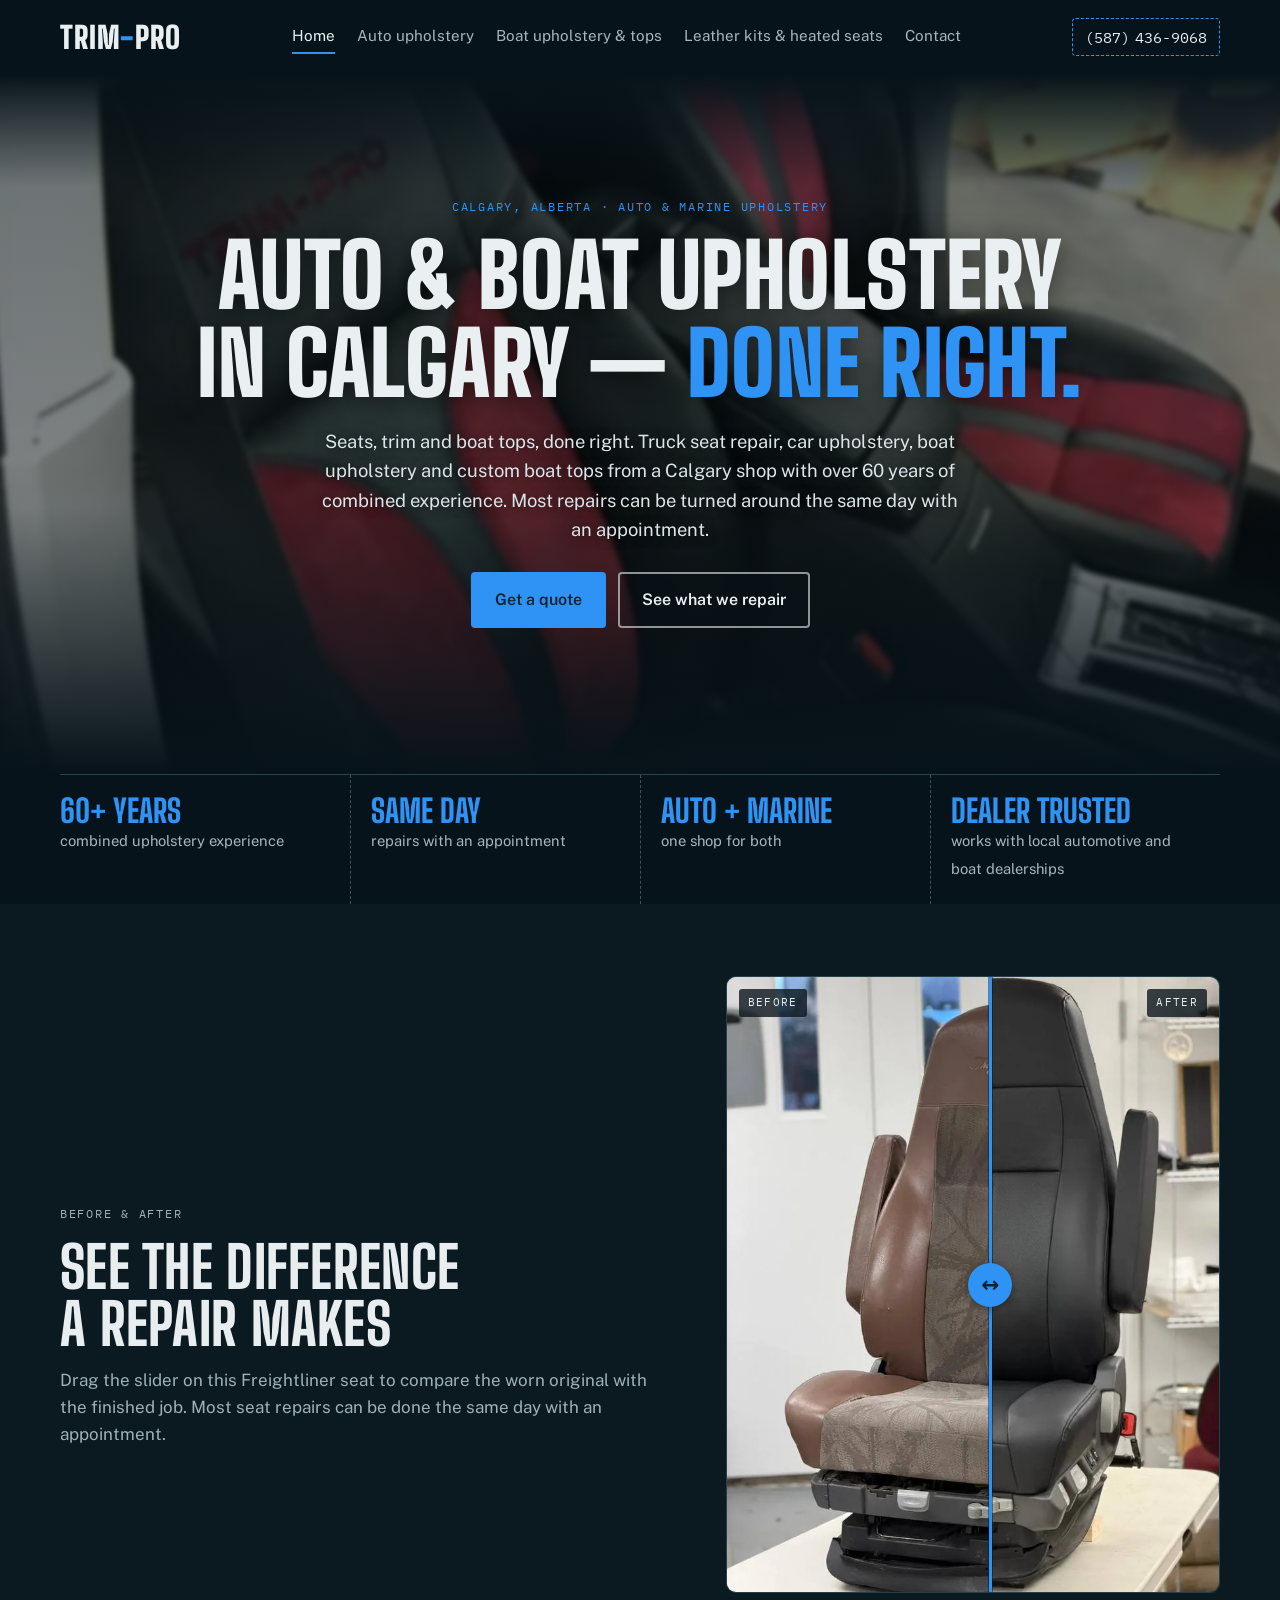
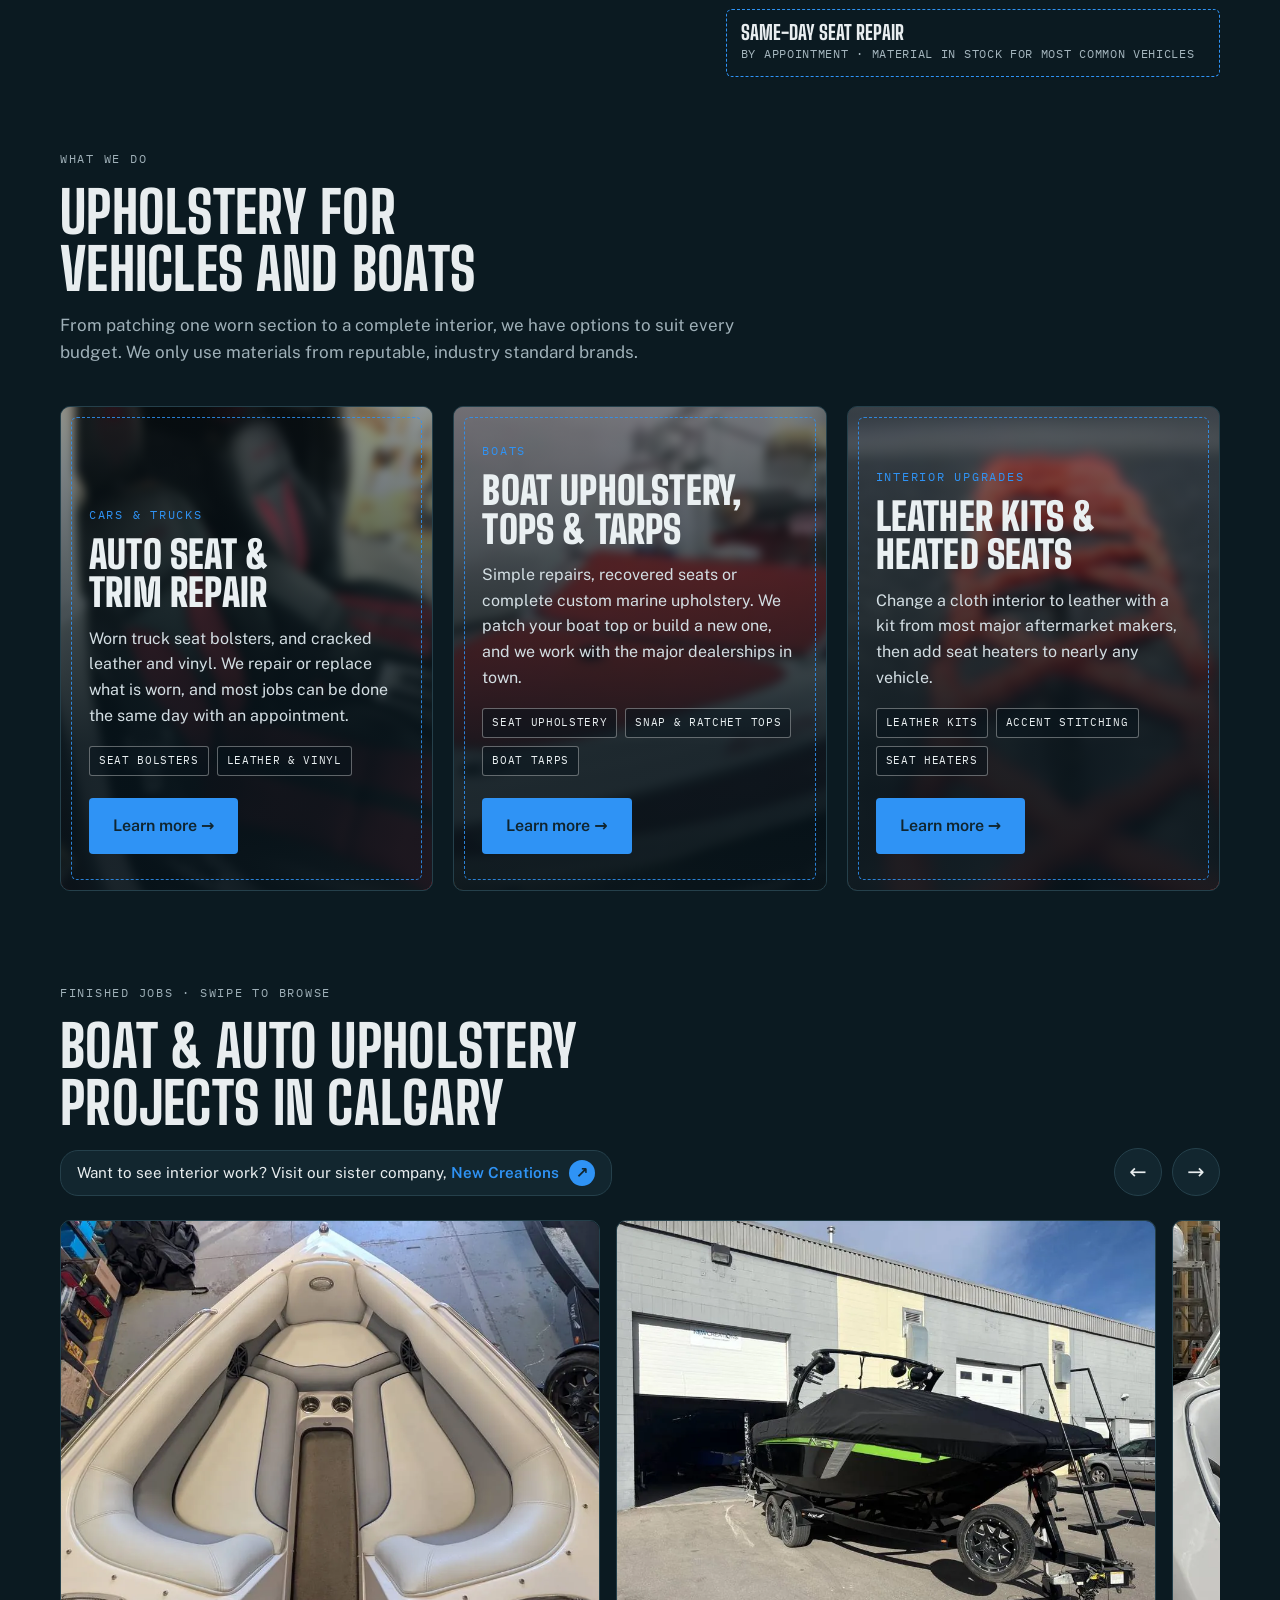
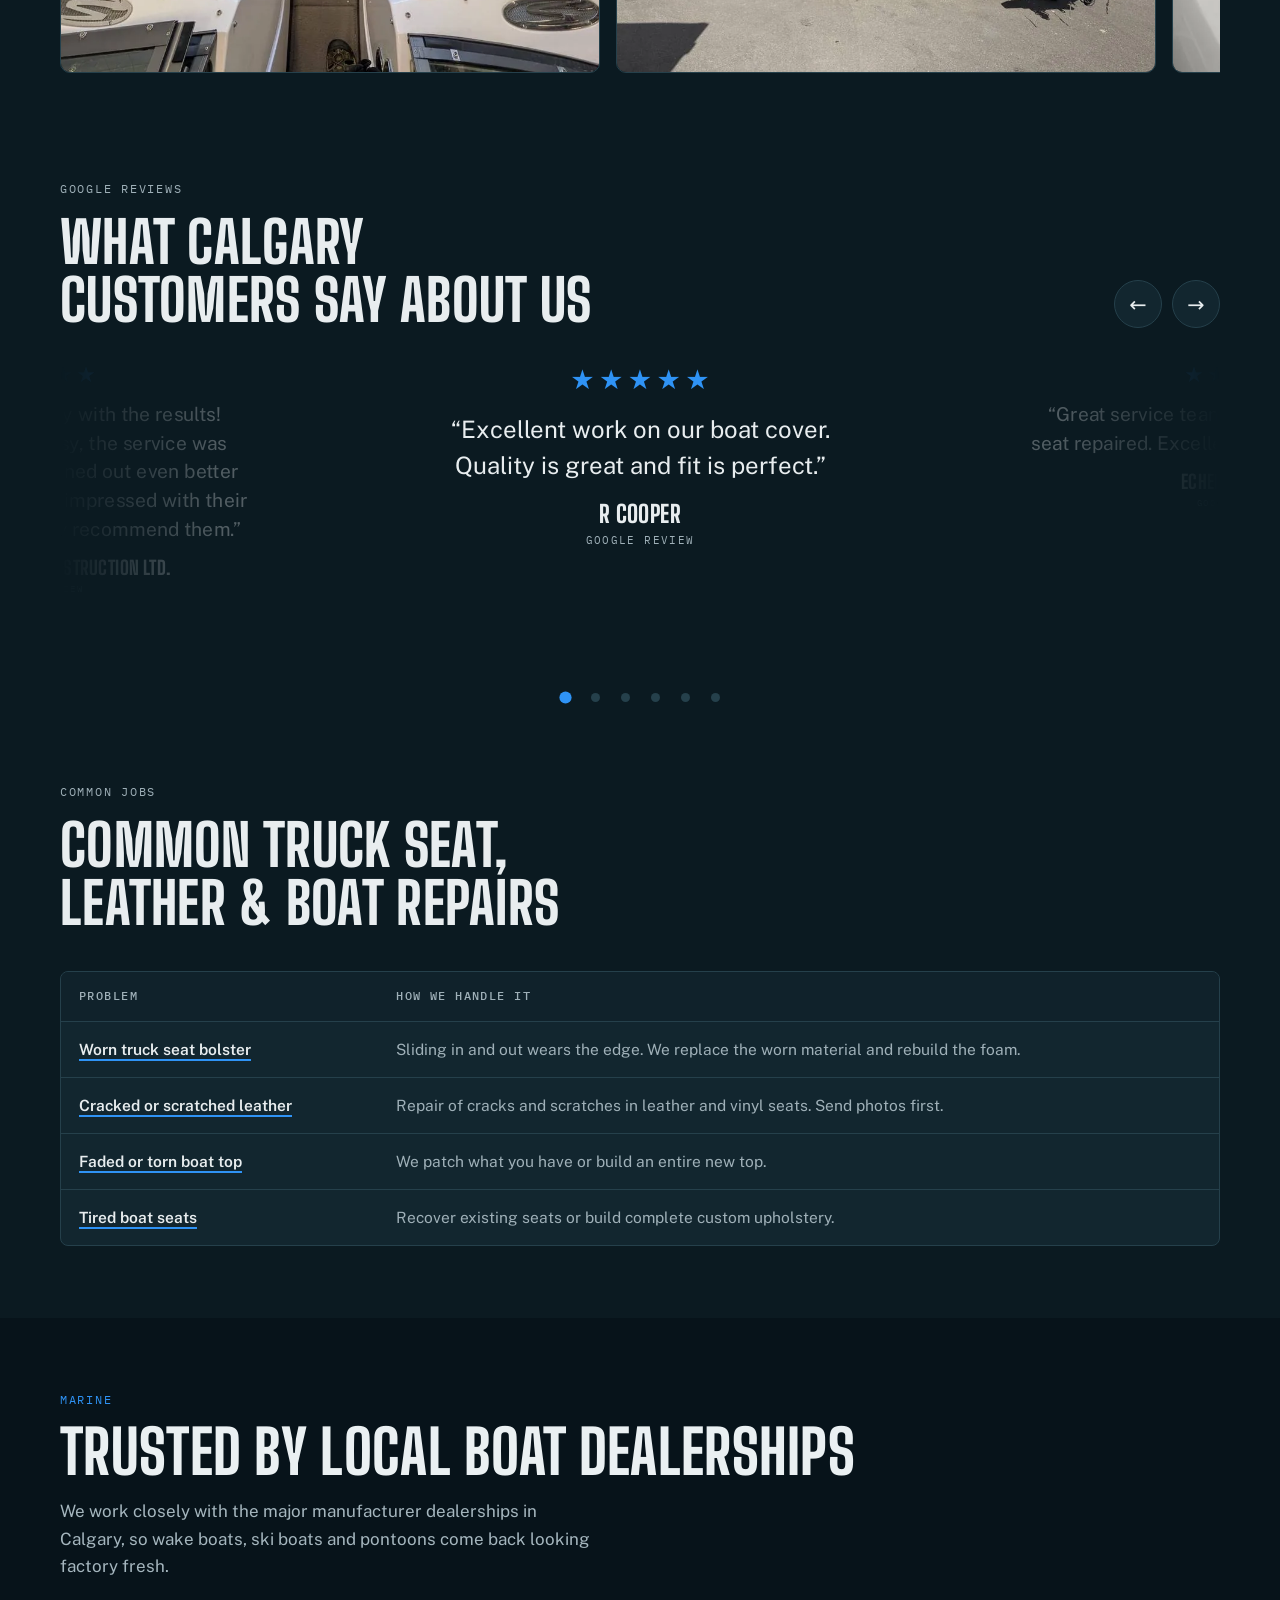
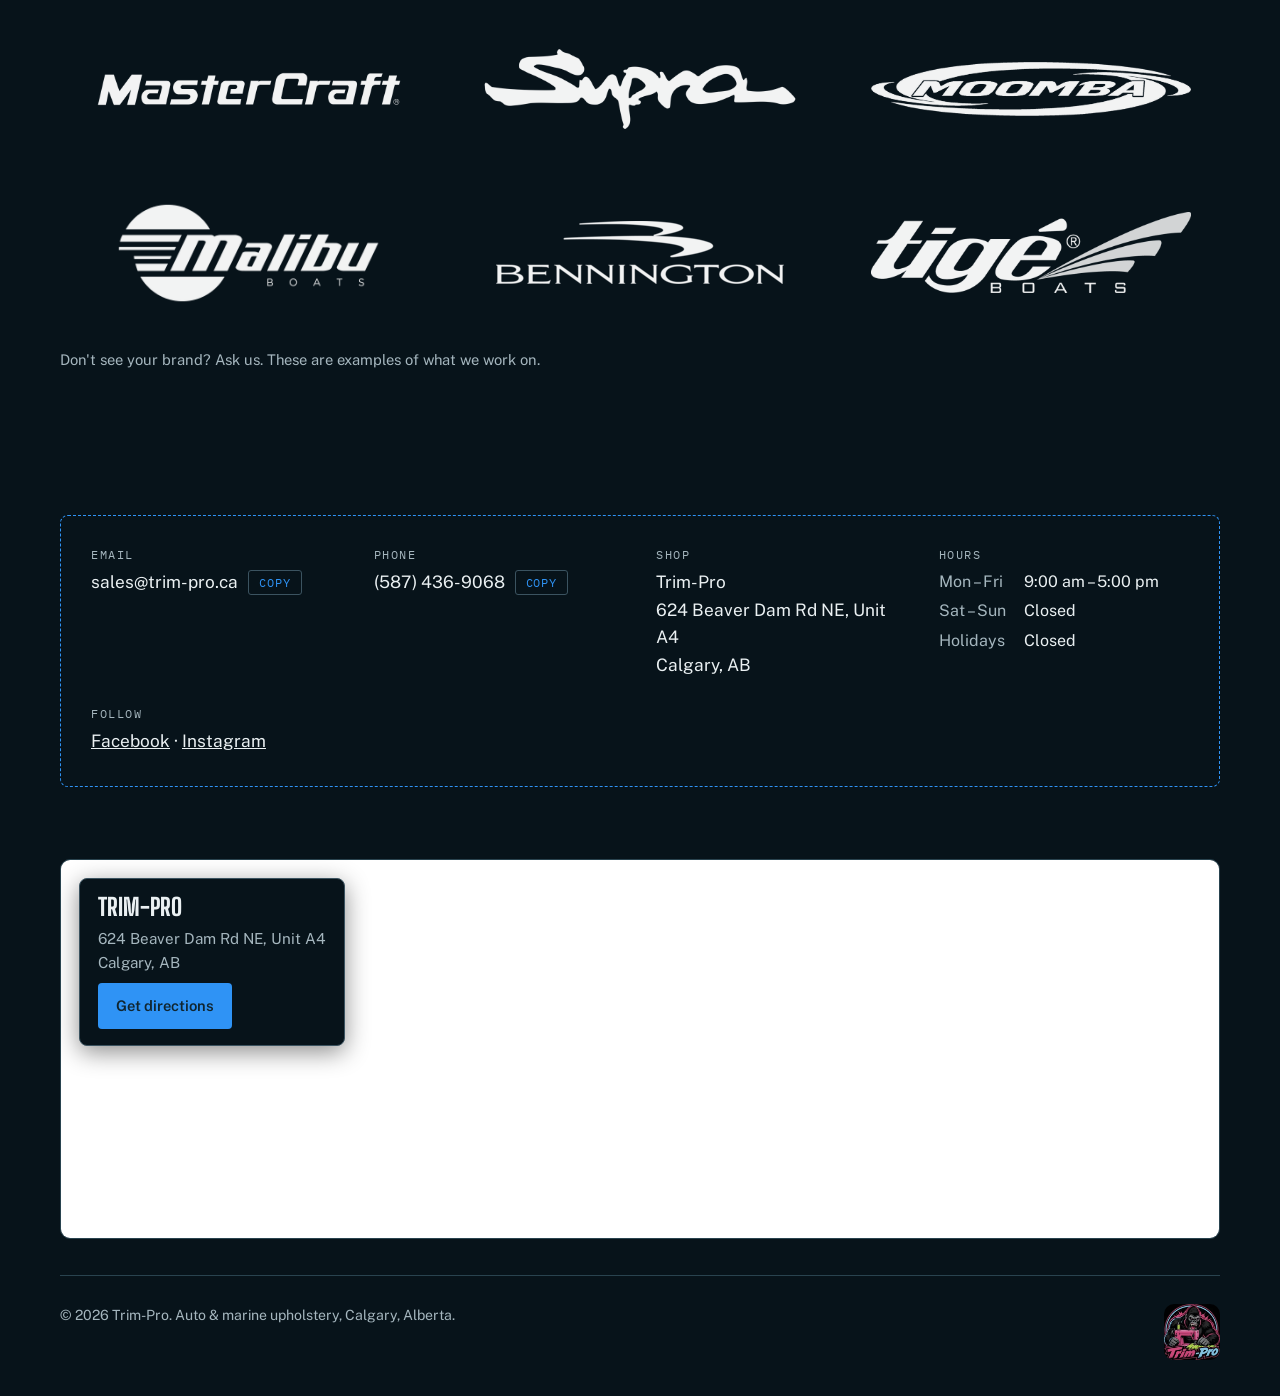
==== commit b6de14a2: "Add files via upload" ====
--- a/index.html
+++ b/index.html
@@ -3,13 +3,24 @@
 <head>
 <meta charset="utf-8">
 <meta name="viewport" content="width=device-width, initial-scale=1, viewport-fit=cover">
+<!-- Google tag (gtag.js) -->
+<script async src="https://www.googletagmanager.com/gtag/js?id=G-2FYZ39YW27"></script>
+<script>
+  window.dataLayer = window.dataLayer || [];
+  function gtag(){dataLayer.push(arguments);}
+  gtag('js', new Date());
+
+  gtag('config', 'G-2FYZ39YW27');
+</script>
 <title>Calgary Auto &amp; Boat Upholstery | Seat Repair | Trim-Pro</title>
 <meta name="color-scheme" content="dark">
 <meta name="theme-color" content="#0B1A21">
 <meta name="description" content="Auto upholstery, truck seat repair, boat upholstery &amp; boat tops in Calgary. Same-day repairs by appointment. Call (587) 436-9068.">
 <link rel="canonical" href="https://www.trim-pro.ca/">
-<link rel="icon" type="image/png" sizes="64x64" href="images/favicon-64.png">
-<link rel="apple-touch-icon" href="images/apple-touch-icon.png">
+<link rel="icon" href="https://www.trim-pro.ca/favicon.ico" sizes="48x48">
+<link rel="icon" type="image/png" href="https://www.trim-pro.ca/images/favicon-192.png" sizes="192x192">
+<link rel="icon" type="image/png" sizes="64x64" href="https://www.trim-pro.ca/images/favicon-64.png">
+<link rel="apple-touch-icon" href="https://www.trim-pro.ca/images/apple-touch-icon.png">
 <meta property="og:title" content="Calgary Auto &amp; Boat Upholstery | Seat Repair | Trim-Pro">
 <meta property="og:description" content="Auto upholstery, truck seat repair, boat upholstery &amp; boat tops in Calgary. Same-day repairs by appointment. Call (587) 436-9068.">
 <meta property="og:type" content="website">
@@ -28,6 +39,15 @@
 <link rel="preconnect" href="https://fonts.gstatic.com" crossorigin>
 <link rel="preload" as="image" href="images/custom-black-red-leather-suede-auto-seats-calgary.webp" fetchpriority="high">
 <link rel="stylesheet" href="https://fonts.googleapis.com/css2?family=Big+Shoulders+Display:wght@700;800;900&family=IBM+Plex+Mono:wght@500&family=Public+Sans:wght@400;500;600&display=swap">
+<script type="application/ld+json">{
+  "@context": "https://schema.org",
+  "@type": "WebSite",
+  "@id": "https://www.trim-pro.ca/#website",
+  "name": "Trim-Pro",
+  "alternateName": ["Trim Pro", "Trim-Pro Calgary"],
+  "url": "https://www.trim-pro.ca/",
+  "publisher": {"@id": "https://www.trim-pro.ca/#business"}
+}</script>
 <script type="application/ld+json">{
   "@context": "https://schema.org",
   "@type": "AutomotiveBusiness",
